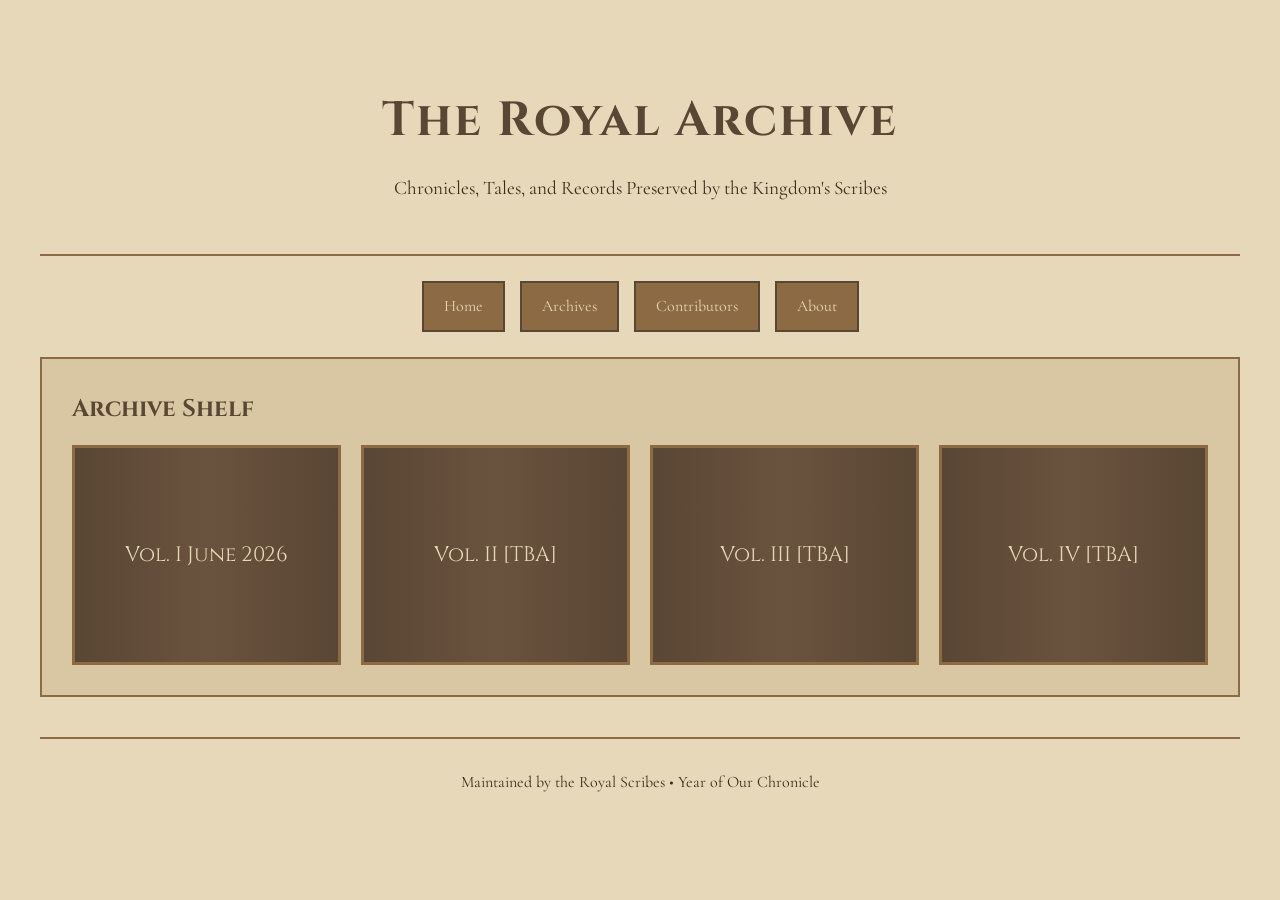
==== archives.html @ 511ded5b "First commit" ====
<!DOCTYPE html>
<html lang="en">
<head>
    <meta charset="UTF-8">
    <meta name="viewport" content="width=device-width, initial-scale=1.0">
    <title>The Royal Archive</title>

    <link rel="stylesheet" href="style.css">

    <link rel="preconnect" href="https://fonts.googleapis.com">
    <link rel="preconnect" href="https://fonts.gstatic.com" crossorigin>
    <link href="https://fonts.googleapis.com/css2?family=Cinzel:wght@500;700&family=Cormorant+Garamond:wght@400;500;600&display=swap" rel="stylesheet">
</head>

<body>

    <div class="container">

        <header>
            <h1>The Royal Archive</h1>
            <p class="subtitle">
                Chronicles, Tales, and Records Preserved by the Kingdom's Scribes
            </p>
        </header>

        <nav>
            <a href="/index.html">Home</a>
            <a href="/archives.html">Archives</a>
            <a href="/contributors.html">Contributors</a>
            <a href="/about.html">About</a>
        </nav>

        <section class="archives">
            <h2>Archive Shelf</h2>

            <div class="book-grid">

                <a href="archives/01june2026.html" class="book">
                    <span>Vol. I June 2026</span>
                </a>

                <a href="#" class="book">
                    <span>Vol. II [TBA]</span>
                </a>

                <a href="#" class="book">
                    <span>Vol. III [TBA]</span>
                </a>

                <a href="#" class="book">
                    <span>Vol. IV [TBA]</span>
                </a>

            </div>
        </section>

        <footer>
            <p>
                Maintained by the Royal Scribes • Year of Our Chronicle
            </p>
        </footer>

    </div>

</body>
</html>
---- style.css ----
/* ---------- ROOT ---------- */

:root {
    --parchment: #e6d8b8;
    --paper: #d9c7a3;
    --dark-brown: #3d2c1e;
    --header-brown: #5a4634;
    --bronze: #8c6a43;
    --moss: #6b7755;
    --gold: #b08d57;
}

/* ---------- GENERAL ---------- */

* {
    margin: 0;
    padding: 0;
    box-sizing: border-box;
}

body {
    font-family: "Cormorant Garamond", serif;
    background: var(--parchment);
    color: var(--dark-brown);
    line-height: 1.7;
    padding: 30px;
}

/* ---------- CONTAINER ---------- */

.container {
    max-width: 1200px;
    margin: auto;
}

/* ---------- HEADER ---------- */

header {
    text-align: center;
    padding: 50px 20px;
    border-bottom: 2px solid var(--bronze);
}

header h1 {
    font-family: "Cinzel", serif;
    font-size: 3rem;
    color: var(--header-brown);
    letter-spacing: 2px;
}

.subtitle {
    margin-top: 10px;
    font-size: 1.2rem;
}

/* ---------- NAV ---------- */

nav {
    display: flex;
    justify-content: center;
    flex-wrap: wrap;
    gap: 15px;

    padding: 25px 0;
}

nav a {
    text-decoration: none;
    color: var(--parchment);

    background: var(--bronze);

    padding: 10px 20px;

    border: 2px solid var(--header-brown);

    transition: 0.2s ease;
}

nav a:hover {
    background: var(--header-brown);
}

/* ---------- SECTIONS ---------- */

section {
    background: var(--paper);

    border: 2px solid var(--bronze);

    padding: 30px;

    margin-bottom: 30px;
}

section h2 {
    font-family: "Cinzel", serif;

    margin-bottom: 15px;

    color: var(--header-brown);
}

/* ---------- FLIPBOOK ---------- */

.flipbook-container {
    width: 100%;
    height: 800px;

    border: 2px solid var(--bronze);

    overflow: hidden;
}

.flipbook-container iframe {
    width: 100%;
    height: 100%;
    border: none;
}

/* ---------- BOOK SHELF ---------- */

.book-grid {
    display: grid;

    grid-template-columns: repeat(auto-fit, minmax(180px, 1fr));

    gap: 20px;
}

.book {
    text-decoration: none;

    height: 220px;

    background: linear-gradient(
        to right,
        #5a4634,
        #6a533e,
        #5a4634
    );

    border: 3px solid var(--bronze);

    display: flex;

    justify-content: center;
    align-items: center;

    color: var(--parchment);

    font-family: "Cinzel", serif;

    font-size: 1.3rem;

    transition: transform 0.2s ease;
}

.book:hover {
    transform: translateY(-5px);
}

/* ---------- FOOTER ---------- */

footer {
    text-align: center;

    padding: 30px;

    border-top: 2px solid var(--bronze);

    margin-top: 40px;
}

/* ---------- MOBILE ---------- */

@media (max-width: 768px) {

    header h1 {
        font-size: 2rem;
    }

    .flipbook-container {
        height: 500px;
    }

}
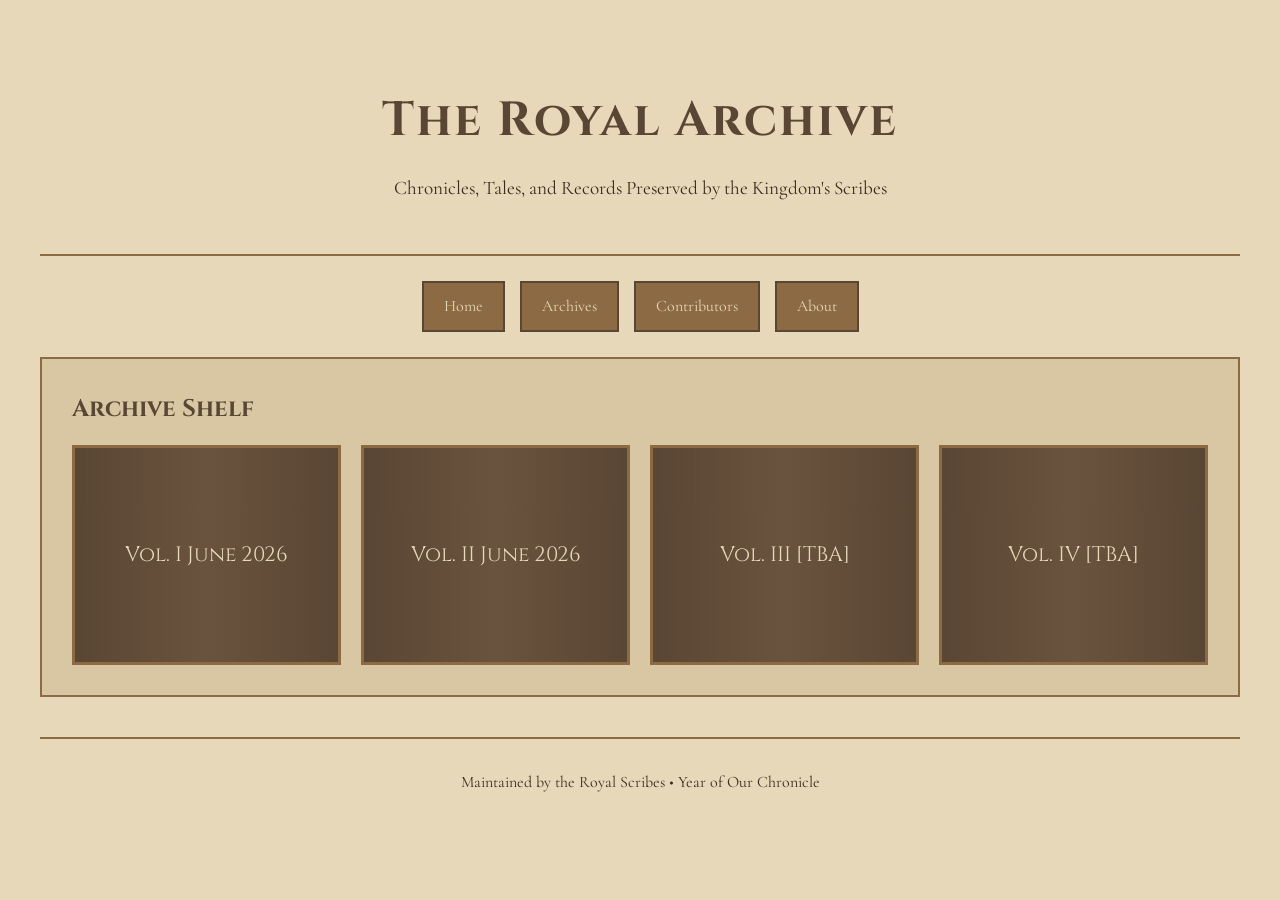
==== commit ce7c3a82: "Adding new volume: Vol 2 June 2026." ====
--- a/archives.html
+++ b/archives.html
@@ -39,8 +39,8 @@
                     <span>Vol. I June 2026</span>
                 </a>
 
-                <a href="#" class="book">
-                    <span>Vol. II [TBA]</span>
+                <a href="archives/02june2026.html" class="book">
+                    <span>Vol. II June 2026</span>
                 </a>
 
                 <a href="#" class="book">
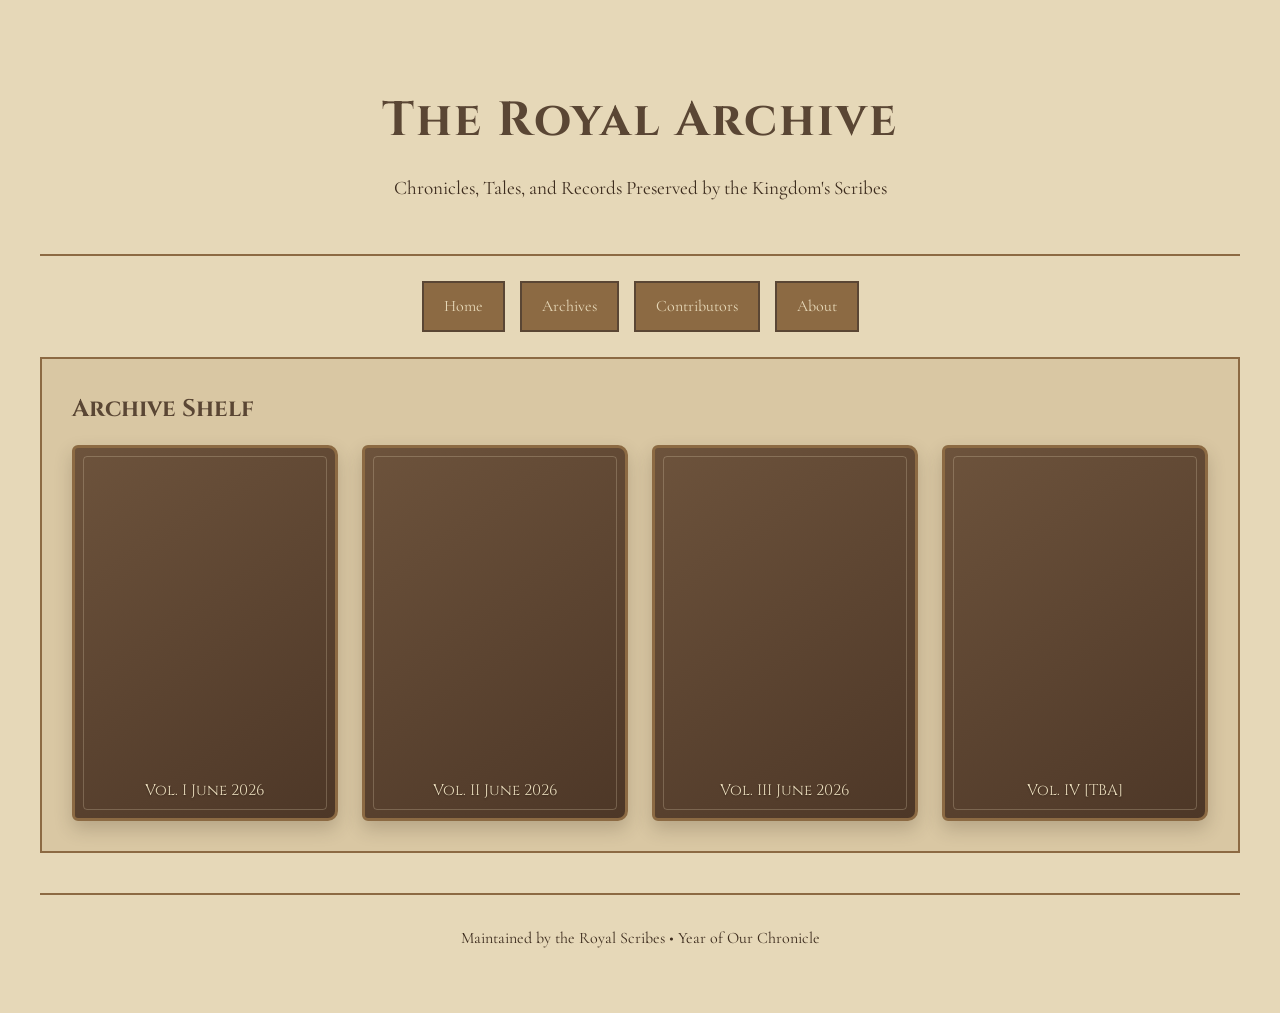
==== commit 90228a7f: "Add Vol 3 June 2026" ====
--- a/archives.html
+++ b/archives.html
@@ -43,8 +43,8 @@
                     <span>Vol. II June 2026</span>
                 </a>
 
-                <a href="#" class="book">
-                    <span>Vol. III [TBA]</span>
+                <a href="archives/03june2026.html" class="book">
+                    <span>Vol. III June 2026</span>
                 </a>
 
                 <a href="#" class="book">
--- a/style.css
+++ b/style.css
@@ -122,42 +122,51 @@
 
 .book-grid {
     display: grid;
-
-    grid-template-columns: repeat(auto-fit, minmax(180px, 1fr));
-
-    gap: 20px;
+    grid-template-columns: repeat(4, minmax(0, 1fr));
+    gap: clamp(14px, 2vw, 24px);
+    align-items: start;
 }
 
 .book {
+    position: relative;
+    display: flex;
+    justify-content: center;
+    align-items: flex-end;
+    width: 100%;
+    aspect-ratio: 210 / 297;
+    min-height: 140px;
+    padding: 18px 14px;
     text-decoration: none;
-
-    height: 220px;
-
-    background: linear-gradient(
-        to right,
-        #5a4634,
-        #6a533e,
-        #5a4634
-    );
-
+    text-align: center;
+    color: var(--parchment);
+    font-family: "Cinzel", serif;
+    font-size: clamp(0.95rem, 1.1vw, 1.2rem);
+    line-height: 1.3;
+    background: linear-gradient(145deg, #6d533c 0%, #4d3727 100%);
     border: 3px solid var(--bronze);
-
-    display: flex;
-
-    justify-content: center;
-    align-items: center;
-
-    color: var(--parchment);
-
-    font-family: "Cinzel", serif;
-
-    font-size: 1.3rem;
-
-    transition: transform 0.2s ease;
+    border-radius: 6px 10px 10px 6px;
+    box-shadow: 0 8px 18px rgba(61, 44, 30, 0.22);
+    transition: transform 0.2s ease, box-shadow 0.2s ease;
+}
+
+.book::before {
+    content: "";
+    position: absolute;
+    inset: 8px;
+    border: 1px solid rgba(230, 216, 184, 0.25);
+    border-radius: 4px;
+    pointer-events: none;
+}
+
+.book span {
+    position: relative;
+    z-index: 1;
+    text-shadow: 0 1px 2px rgba(0, 0, 0, 0.35);
 }
 
 .book:hover {
-    transform: translateY(-5px);
+    transform: translateY(-5px) scale(1.02);
+    box-shadow: 0 12px 24px rgba(61, 44, 30, 0.28);
 }
 
 /* ---------- FOOTER ---------- */
@@ -174,6 +183,14 @@
 
 /* ---------- MOBILE ---------- */
 
+@media (max-width: 900px) {
+
+    .book-grid {
+        grid-template-columns: repeat(2, minmax(0, 1fr));
+    }
+
+}
+
 @media (max-width: 768px) {
 
     header h1 {
@@ -184,4 +201,12 @@
         height: 500px;
     }
 
+}
+
+@media (max-width: 560px) {
+
+    .book-grid {
+        grid-template-columns: 1fr;
+    }
+
 }
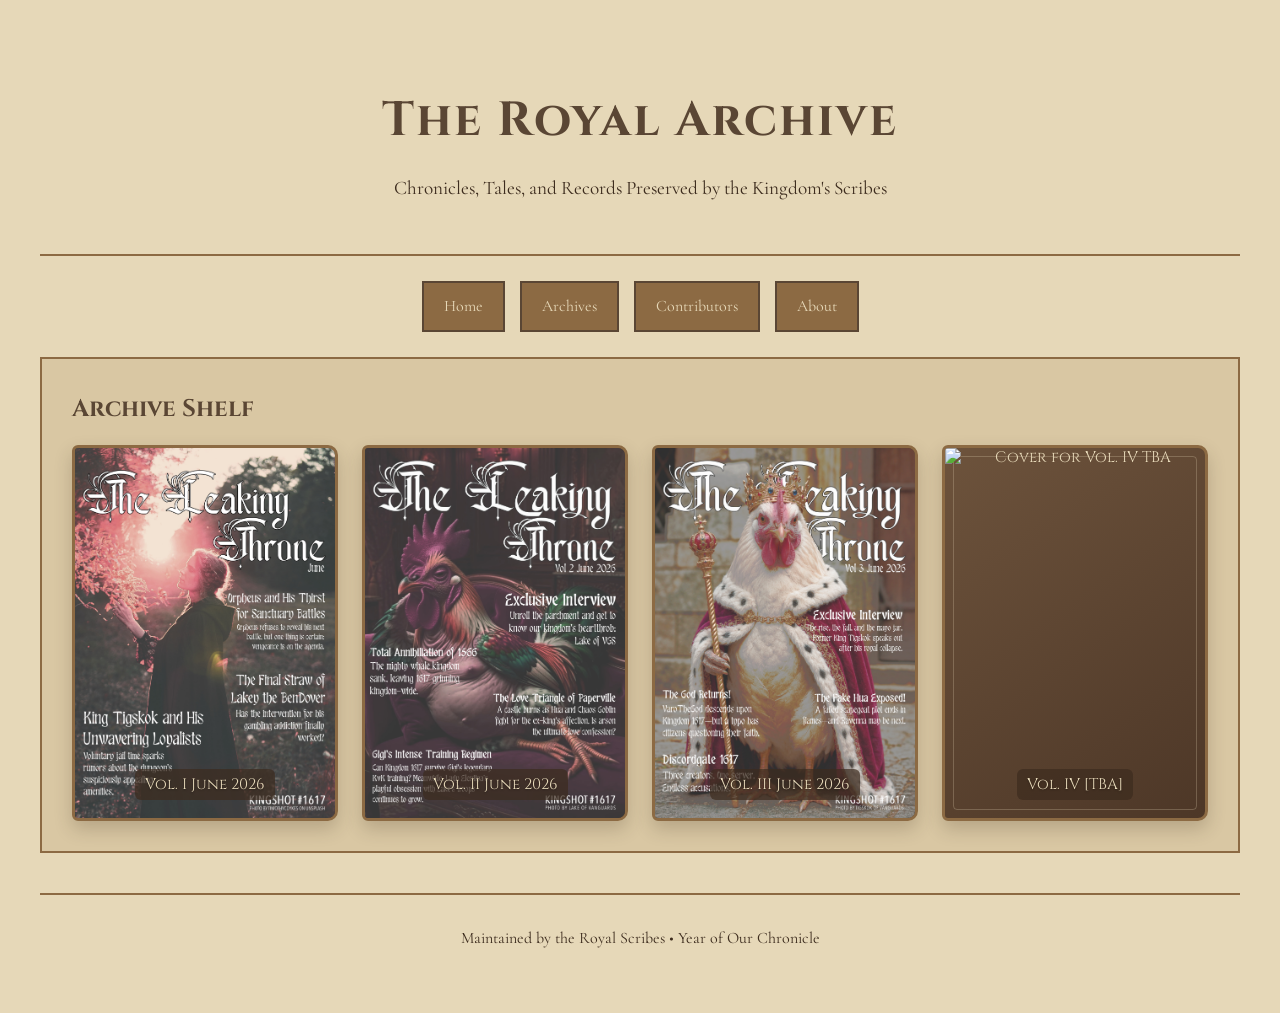
==== commit 6a03a886: "Change Archive Layout" ====
--- a/archives.html
+++ b/archives.html
@@ -36,18 +36,22 @@
             <div class="book-grid">
 
                 <a href="archives/01june2026.html" class="book">
+                    <img src="covers/01june2026cover.jpg" alt="Cover for Vol. I June 2026">
                     <span>Vol. I June 2026</span>
                 </a>
 
                 <a href="archives/02june2026.html" class="book">
+                    <img src="covers/02june2026cover.jpg" alt="Cover for Vol. II June 2026">
                     <span>Vol. II June 2026</span>
                 </a>
 
                 <a href="archives/03june2026.html" class="book">
+                    <img src="covers/03june2026cover.jpg" alt="Cover for Vol. III June 2026">
                     <span>Vol. III June 2026</span>
                 </a>
 
                 <a href="#" class="book">
+                    <img src="https://via.placeholder.com/420x594?text=Vol.+IV" alt="Cover for Vol. IV TBA">
                     <span>Vol. IV [TBA]</span>
                 </a>
 
--- a/style.css
+++ b/style.css
@@ -147,6 +147,7 @@
     border-radius: 6px 10px 10px 6px;
     box-shadow: 0 8px 18px rgba(61, 44, 30, 0.22);
     transition: transform 0.2s ease, box-shadow 0.2s ease;
+    overflow: hidden;
 }
 
 .book::before {
@@ -158,10 +159,22 @@
     pointer-events: none;
 }
 
+.book img {
+    position: absolute;
+    inset: 0;
+    width: 100%;
+    height: 100%;
+    object-fit: cover;
+    display: block;
+}
+
 .book span {
     position: relative;
     z-index: 1;
     text-shadow: 0 1px 2px rgba(0, 0, 0, 0.35);
+    background: rgba(61, 44, 30, 0.7);
+    padding: 6px 10px;
+    border-radius: 6px;
 }
 
 .book:hover {
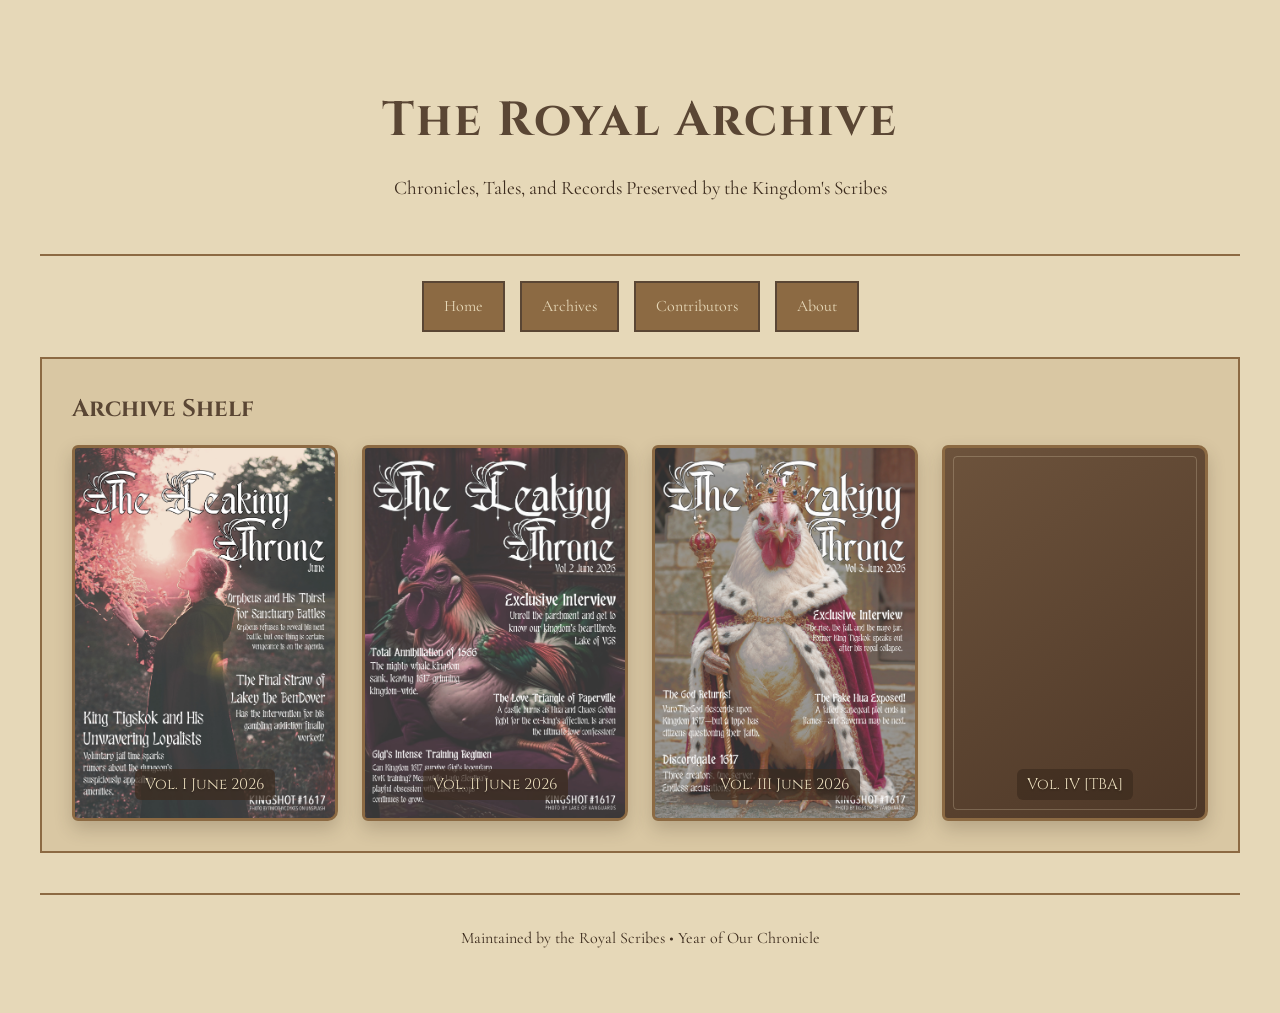
==== commit 690cf51c: "Change Archive Layout" ====
--- a/archives.html
+++ b/archives.html
@@ -51,7 +51,6 @@
                 </a>
 
                 <a href="#" class="book">
-                    <img src="https://via.placeholder.com/420x594?text=Vol.+IV" alt="Cover for Vol. IV TBA">
                     <span>Vol. IV [TBA]</span>
                 </a>
 
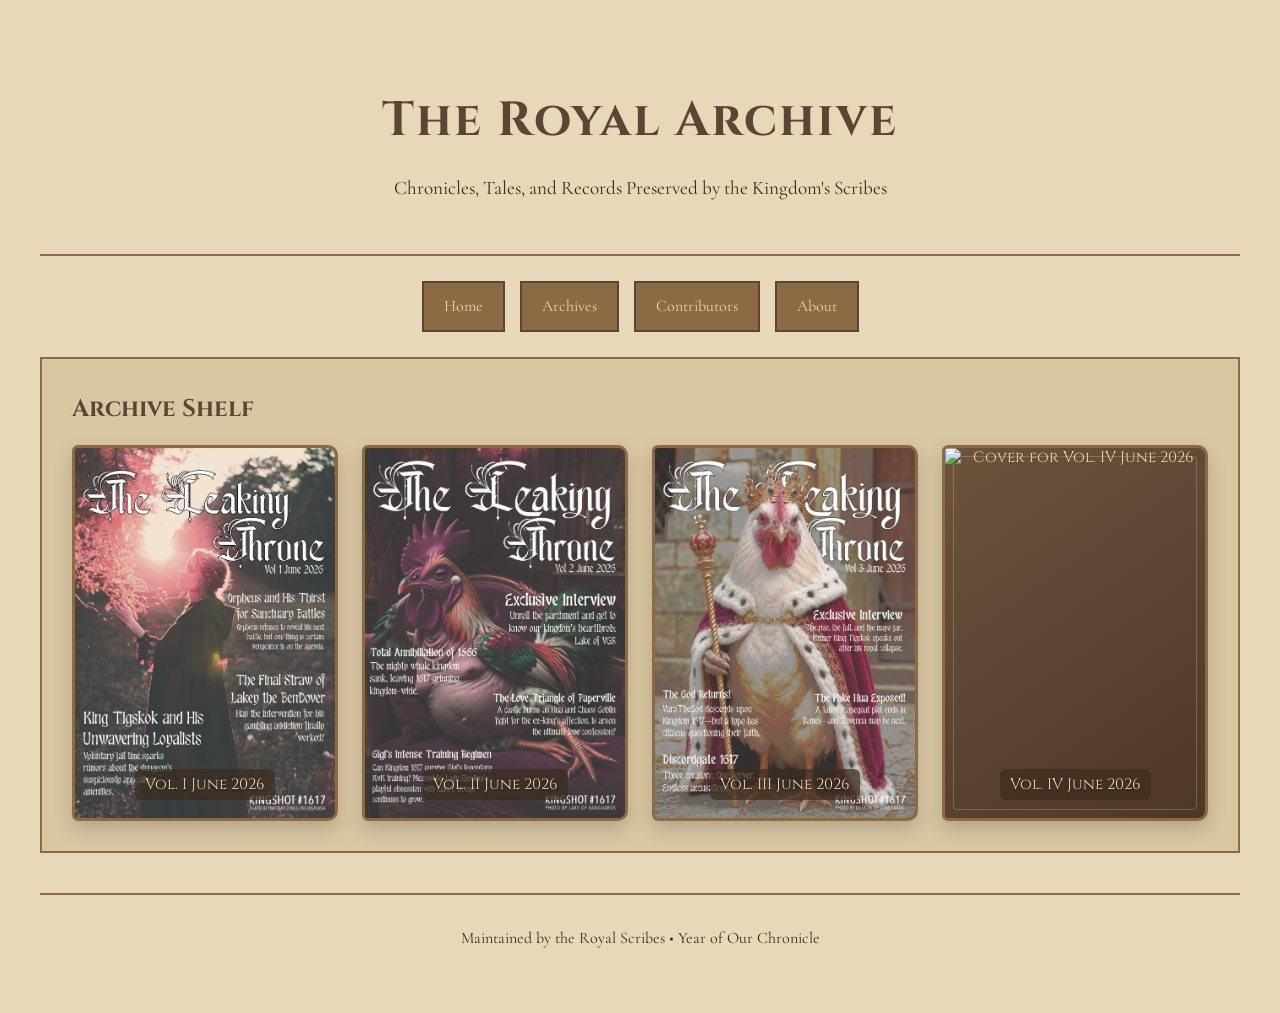
==== commit 344b7d61: "Adding Volume 4 June 2026" ====
--- a/archives.html
+++ b/archives.html
@@ -50,8 +50,9 @@
                     <span>Vol. III June 2026</span>
                 </a>
 
-                <a href="#" class="book">
-                    <span>Vol. IV [TBA]</span>
+                <a href="archives/04june2026.html" class="book">
+                    <img src="covers/04june2026cover.jpg" alt="Cover for Vol. IV June 2026">
+                    <span>Vol. IV June 2026</span>
                 </a>
 
             </div>
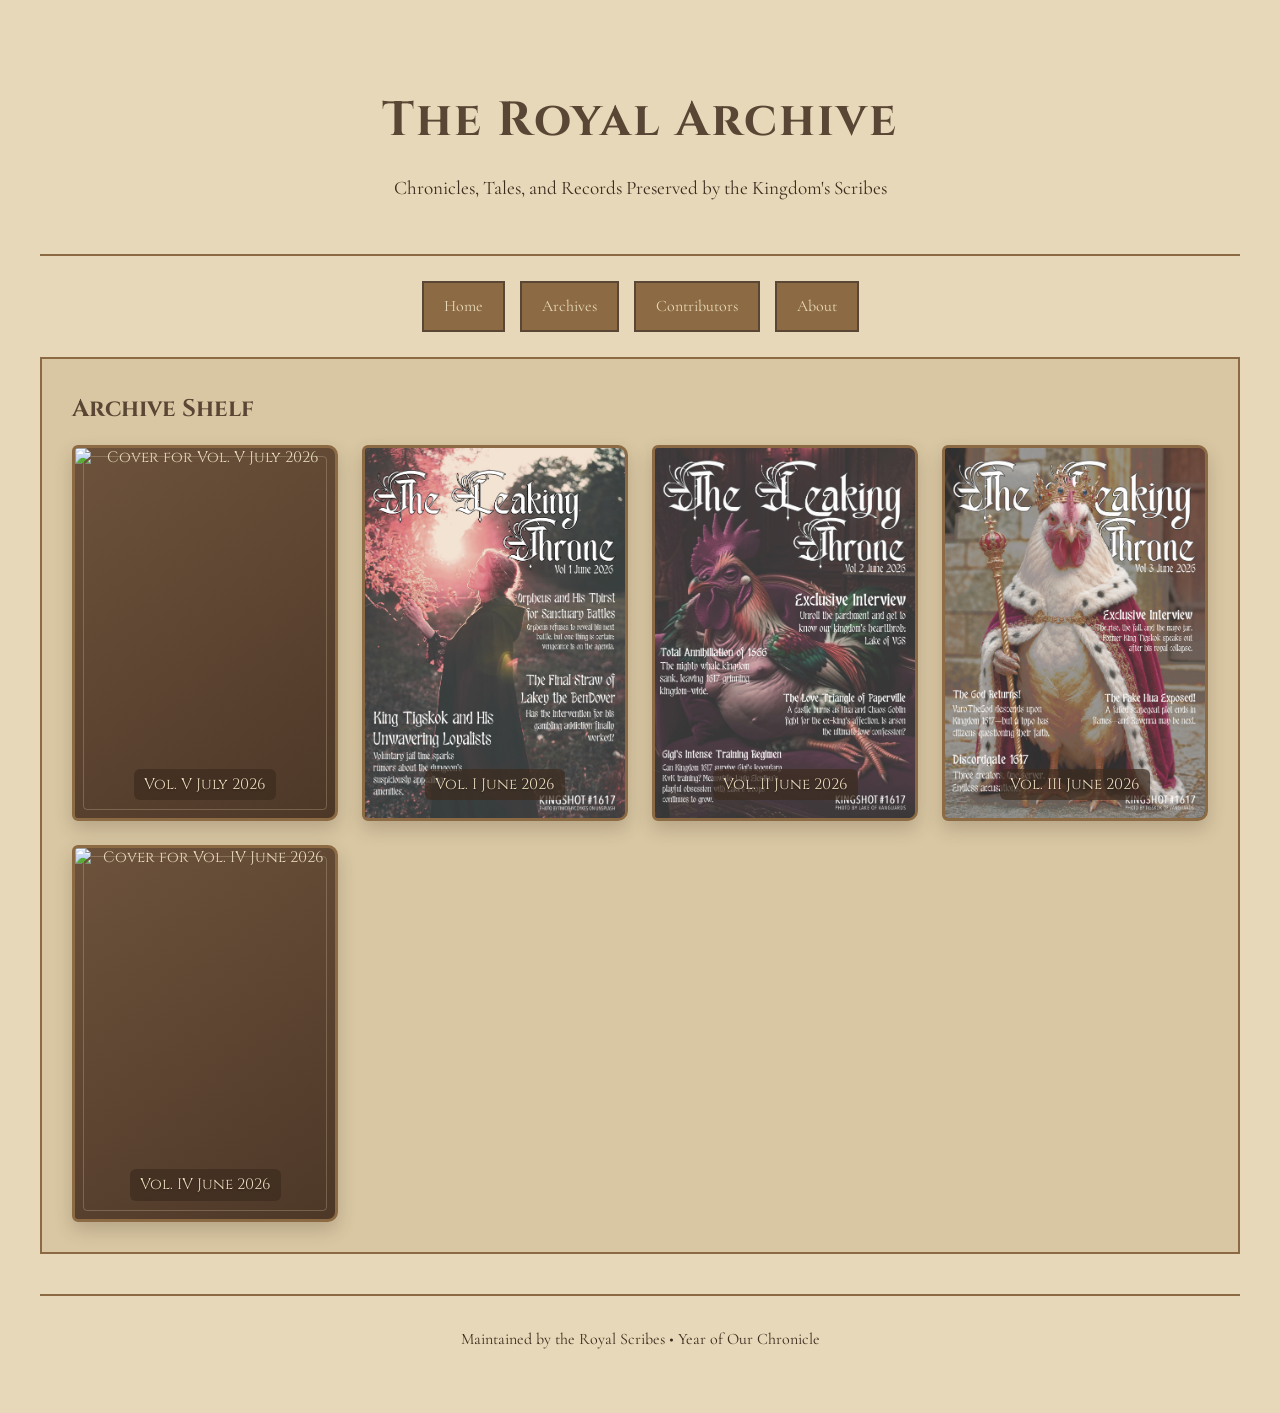
==== commit 80153162: "Adding Volume 5." ====
--- a/archives.html
+++ b/archives.html
@@ -34,6 +34,10 @@
             <h2>Archive Shelf</h2>
 
             <div class="book-grid">
+                <a href="archives/05july2026.html" class="book">
+                    <img src="covers/05july2026cover.jpg" alt="Cover for Vol. V July 2026">
+                    <span>Vol. V July 2026</span>
+                </a>
 
                 <a href="archives/01june2026.html" class="book">
                     <img src="covers/01june2026cover.jpg" alt="Cover for Vol. I June 2026">
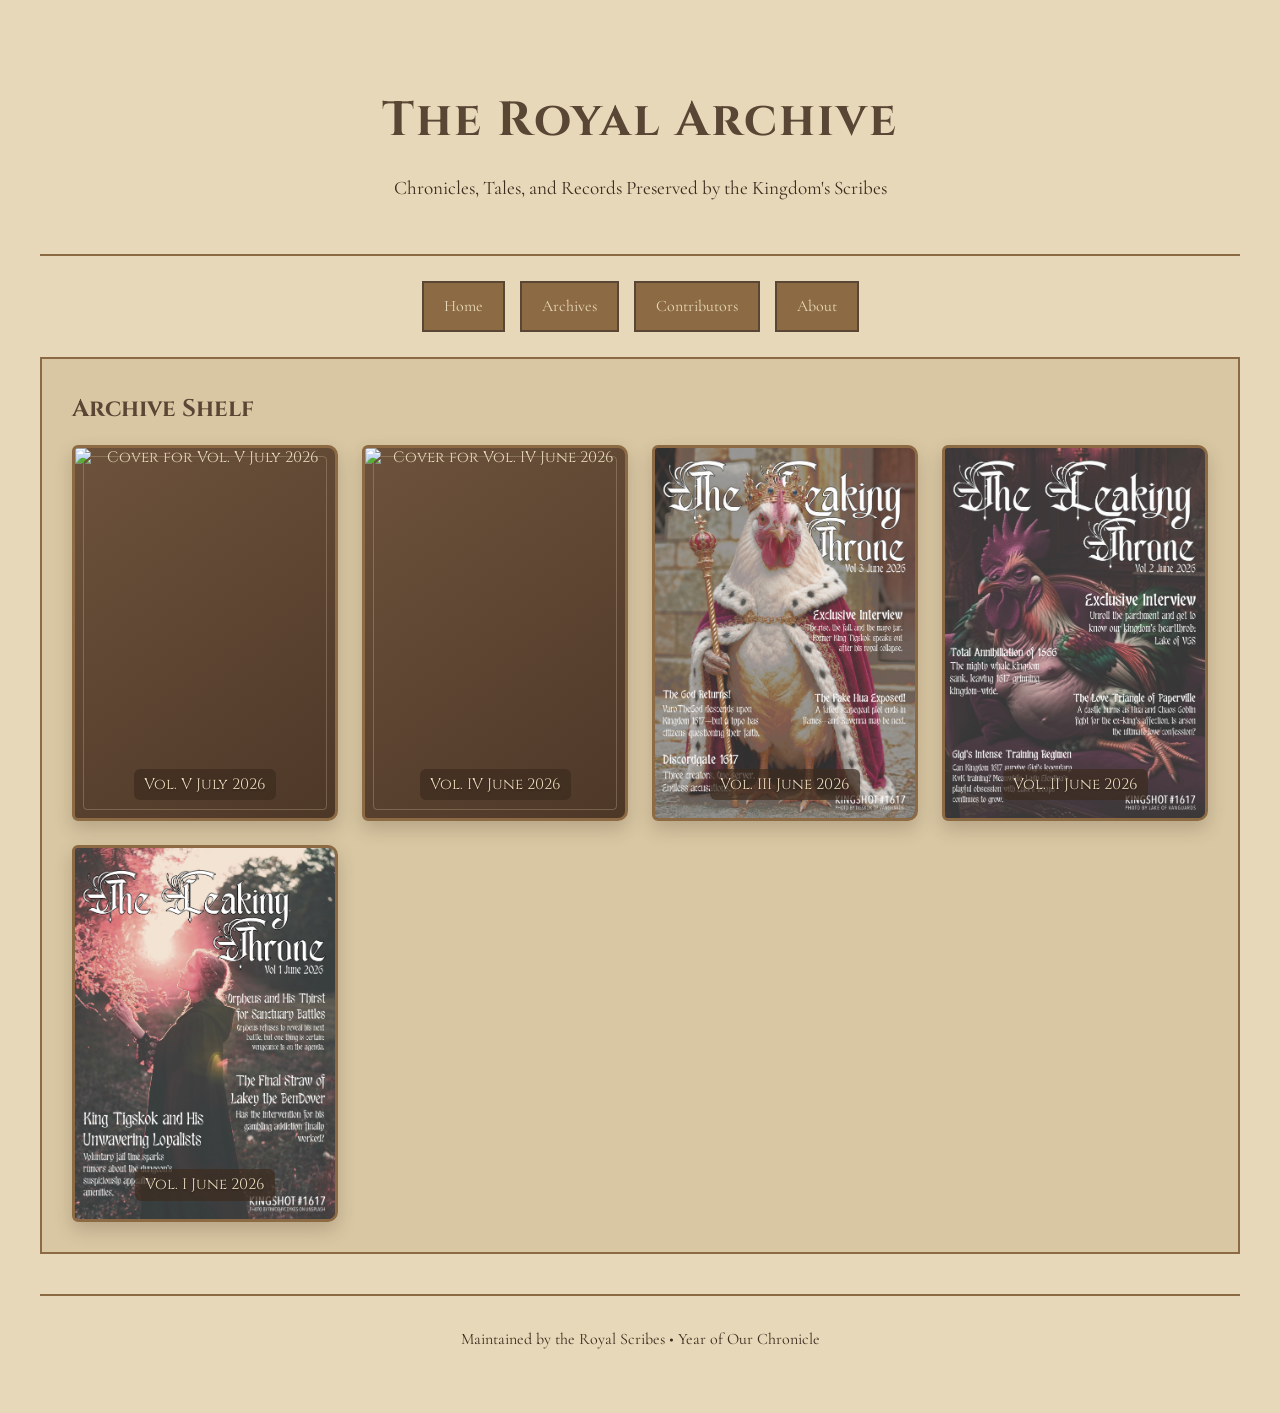
==== commit 1f5d3c6f: "Adding Volume 5." ====
--- a/archives.html
+++ b/archives.html
@@ -39,14 +39,9 @@
                     <span>Vol. V July 2026</span>
                 </a>
 
-                <a href="archives/01june2026.html" class="book">
-                    <img src="covers/01june2026cover.jpg" alt="Cover for Vol. I June 2026">
-                    <span>Vol. I June 2026</span>
-                </a>
-
-                <a href="archives/02june2026.html" class="book">
-                    <img src="covers/02june2026cover.jpg" alt="Cover for Vol. II June 2026">
-                    <span>Vol. II June 2026</span>
+                <a href="archives/04june2026.html" class="book">
+                    <img src="covers/04june2026cover.jpg" alt="Cover for Vol. IV June 2026">
+                    <span>Vol. IV June 2026</span>
                 </a>
 
                 <a href="archives/03june2026.html" class="book">
@@ -54,11 +49,15 @@
                     <span>Vol. III June 2026</span>
                 </a>
 
-                <a href="archives/04june2026.html" class="book">
-                    <img src="covers/04june2026cover.jpg" alt="Cover for Vol. IV June 2026">
-                    <span>Vol. IV June 2026</span>
+                <a href="archives/02june2026.html" class="book">
+                    <img src="covers/02june2026cover.jpg" alt="Cover for Vol. II June 2026">
+                    <span>Vol. II June 2026</span>
                 </a>
-
+                
+                <a href="archives/01june2026.html" class="book">
+                    <img src="covers/01june2026cover.jpg" alt="Cover for Vol. I June 2026">
+                    <span>Vol. I June 2026</span>
+                </a>
             </div>
         </section>
 
